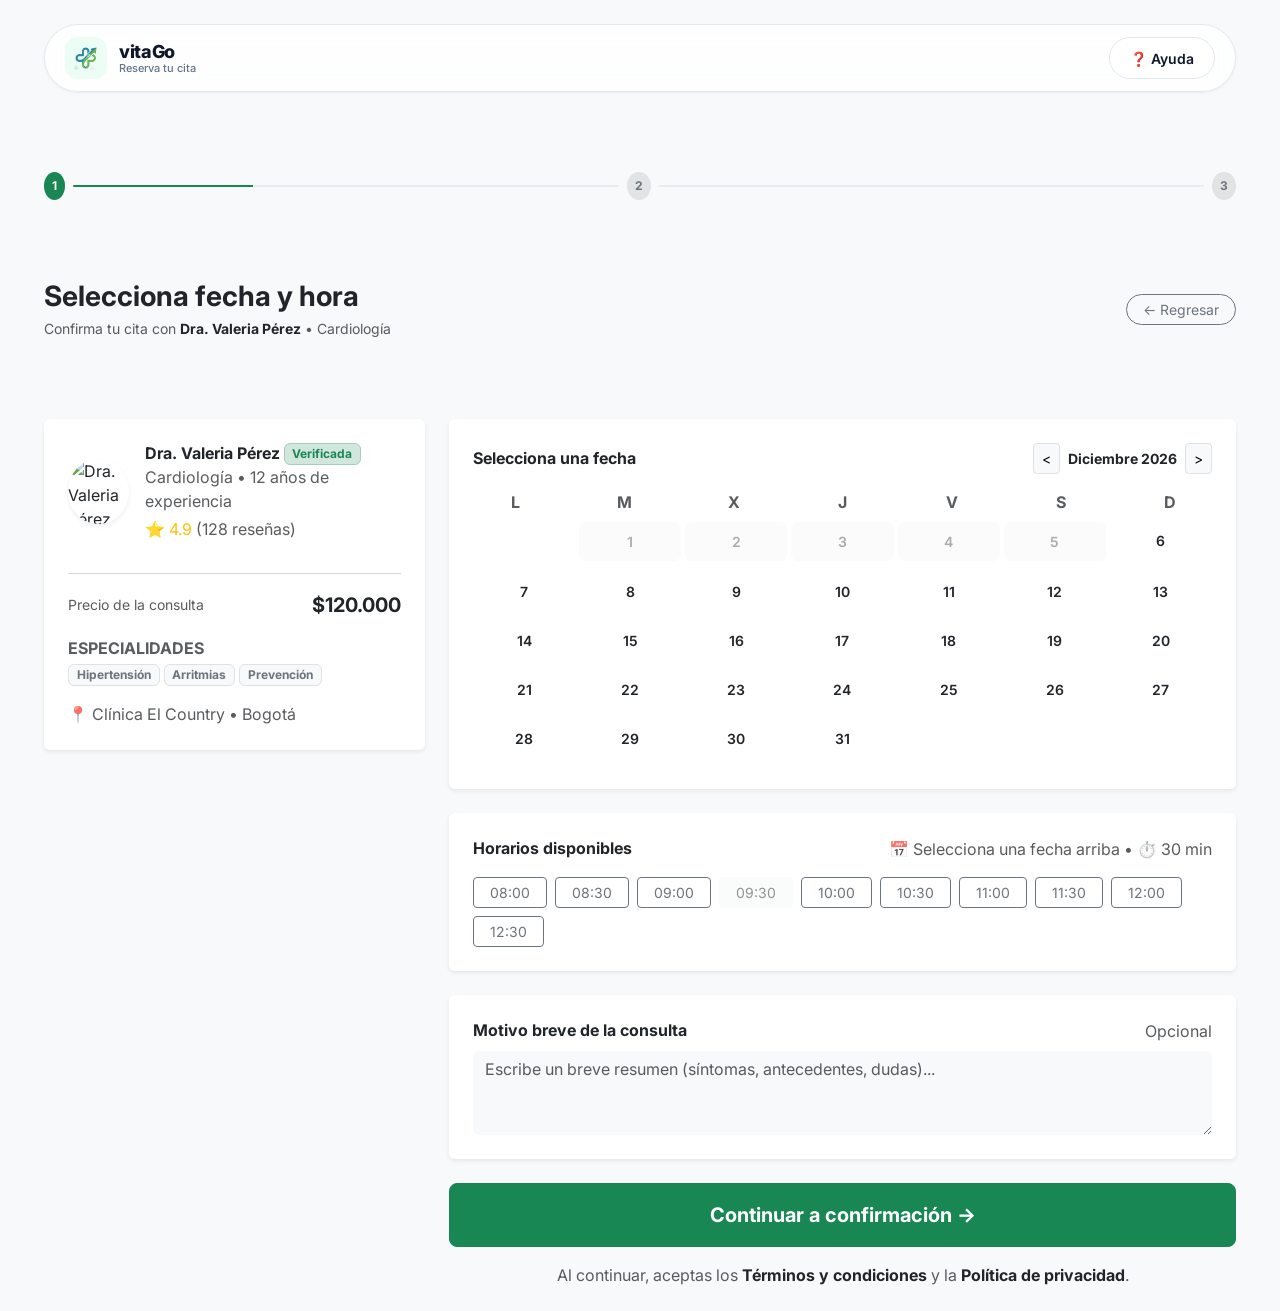
==== MiWebAPI/MiWebAPI/wwwroot/agendar-cita.html @ 9c04f536 "Creación del repositorio con las pantallas del aplicativo desarrolladas" ====
﻿<!doctype html>
<html lang="es">
<head>
    <meta charset="utf-8">
    <meta name="viewport" content="width=device-width, initial-scale=1">
    <title>Reserva tu cita | vitaGo</title>
    <link href="https://cdn.jsdelivr.net/npm/bootstrap@5.3.3/dist/css/bootstrap.min.css" rel="stylesheet">
    <link href="https://fonts.googleapis.com/css2?family=Inter:wght@400;500;600;700;800&display=swap" rel="stylesheet">
    <link rel="stylesheet" href="css/indexStyles.css">
</head>
<body class="bg-light">

    <div class="container vg-page py-4">

        <!-- Navbar superior simplificada -->
        <nav class="vg-navbar mb-4">
            <a class="vg-brand text-decoration-none" href="index.html">
                <span class="vg-brand-mark">
                    <img src="assets/img/vitago-icon.png" alt="vitaGo" class="vg-brand-logo">
                </span>
                <span class="vg-brand-text">
                    <span class="vg-brand-name">vitaGo</span>
                    <span class="vg-brand-tag">Reserva tu cita</span>
                </span>
            </a>
            <div class="vg-nav-actions">
                <a href="#" class="vg-btn vg-btn-outline">❓ Ayuda</a>
            </div>
        </nav>

        <!-- Indicador de pasos (Stepper) -->
        <div class="d-flex align-items-center gap-2 mb-4">
            <span class="badge bg-success rounded-circle p-2">1</span>
            <div class="progress flex-grow-1" style="height: 2px;">
                <div class="progress-bar bg-success" style="width: 33%;"></div>
            </div>
            <span class="badge bg-secondary-subtle text-secondary rounded-circle p-2">2</span>
            <div class="progress flex-grow-1" style="height: 2px;">
                <div class="progress-bar bg-light" style="width: 0%;"></div>
            </div>
            <span class="badge bg-secondary-subtle text-secondary rounded-circle p-2">3</span>
        </div>

        <!-- Header con botón regresar -->
        <div class="d-flex justify-content-between align-items-center mb-4">
            <div>
                <h1 class="h3 fw-bold text-dark mb-1">Selecciona fecha y hora</h1>
                <p class="text-muted small mb-0">Confirma tu cita con <span class="fw-bold text-dark">Dra. Valeria Pérez</span> • Cardiología</p>
            </div>
            <a href="perfil-medico.html" class="btn btn-outline-secondary btn-sm rounded-pill px-3">← Regresar</a>
        </div>

        <div class="row g-4">

            <!-- Columna Izquierda: Card de la Doctora -->
            <div class="col-lg-4">
                <div class="card border-0 shadow-sm p-4">
                    <div class="d-flex align-items-center gap-3 mb-3">
                        <img src="https://images.unsplash.com/photo-1559839734-2b71ea197ec2?auto=format&fit=crop&w=150&q=80" alt="Dra. Valeria Pérez" class="rounded-circle shadow-sm" style="width: 65px; height: 65px; object-fit: cover;">
                        <div>
                            <div class="d-flex align-items-center gap-1">
                                <h2 class="h6 fw-bold mb-0">Dra. Valeria Pérez</h2>
                                <span class="badge bg-success-subtle text-success border border-success-subtle x-small">Verificada</span>
                            </div>
                            <p class="text-muted x-small mb-1">Cardiología • 12 años de experiencia</p>
                            <span class="text-warning x-small">⭐ 4.9 <span class="text-muted">(128 reseñas)</span></span>
                        </div>
                    </div>

                    <hr class="text-muted opacity-25 my-3">

                    <div class="d-flex justify-content-between align-items-center mb-3">
                        <span class="text-muted small">Precio de la consulta</span>
                        <span class="fs-5 fw-bold text-dark">$120.000</span>
                    </div>

                    <div class="mb-3">
                        <span class="text-muted x-small d-block mb-1 text-uppercase fw-bold">Especialidades</span>
                        <div class="d-flex flex-wrap gap-1">
                            <span class="badge bg-light text-secondary border">Hipertensión</span>
                            <span class="badge bg-light text-secondary border">Arritmias</span>
                            <span class="badge bg-light text-secondary border">Prevención</span>
                        </div>
                    </div>

                    <div class="text-muted x-small">
                        📍 Clínica El Country • Bogotá
                    </div>
                </div>
            </div>

            <!-- Columna Derecha: Selección de Calendario, Horario y Motivo -->
            <div class="col-lg-8">

                <div class="card border-0 shadow-sm p-4 mb-4">
                    <div class="d-flex justify-content-between align-items-center mb-3">
                        <h6 class="fw-bold mb-0">Selecciona una fecha</h6>
                        <div class="d-flex align-items-center gap-2">
                            <button type="button" class="btn btn-sm btn-light border" id="btnMesAnterior">&lt;</button>
                            <span class="fw-bold small" id="nombreMesEtiqueta">Octubre 2026</span>
                            <button type="button" class="btn btn-sm btn-light border" id="btnMesSiguiente">&gt;</button>
                        </div>
                    </div>

                    <!-- Contenedor del Calendario -->
                    <div>
                        <!-- Encabezados de los días -->
                        <div class="row text-center text-muted x-small fw-bold mb-2">
                            <div class="col">L</div>
                            <div class="col">M</div>
                            <div class="col">X</div>
                            <div class="col">J</div>
                            <div class="col">V</div>
                            <div class="col">S</div>
                            <div class="col">D</div>
                        </div>
                        <!-- Grilla donde JavaScript dibujará los días -->
                        <div class="row text-center g-1" id="diasCalendario">
                            <!-- Los días se inyectarán dinámicamente -->
                        </div>
                    </div>
                </div>
                <!-- Card de Horarios Disponibles -->
                <div class="card border-0 shadow-sm p-4 mb-4">
                    <div class="d-flex justify-content-between align-items-center mb-3">
                        <h6 class="fw-bold mb-0">Horarios disponibles</h6>
                        <span class="text-muted x-small" id="etiquetaFechaSeleccionada">📅 Selecciona una fecha arriba • ⏱️ 30 min</span>
                    </div>

                    <!-- Contenedor de chips de horarios -->
                    <div class="d-flex flex-wrap gap-2" id="contenedorHorarios">
                        <button type="button" class="btn btn-outline-secondary btn-sm px-3 horario-chip" data-hora="08:00">08:00</button>
                        <button type="button" class="btn btn-outline-secondary btn-sm px-3 horario-chip" data-hora="08:30">08:30</button>
                        <button type="button" class="btn btn-outline-secondary btn-sm px-3 horario-chip" data-hora="09:00">09:00</button>
                        <button type="button" class="btn btn-light text-muted btn-sm px-3" disabled>09:30</button>
                        <button type="button" class="btn btn-outline-secondary btn-sm px-3 horario-chip" data-hora="10:00">10:00</button>
                        <button type="button" class="btn btn-outline-secondary btn-sm px-3 horario-chip" data-hora="10:30">10:30</button>
                        <button type="button" class="btn btn-outline-secondary btn-sm px-3 horario-chip" data-hora="11:00">11:00</button>
                        <button type="button" class="btn btn-outline-secondary btn-sm px-3 horario-chip" data-hora="11:30">11:30</button>
                        <button type="button" class="btn btn-outline-secondary btn-sm px-3 horario-chip" data-hora="12:00">12:00</button>
                        <button type="button" class="btn btn-outline-secondary btn-sm px-3 horario-chip" data-hora="12:30">12:30</button>
                    </div>
                </div>

                <!-- Card de Motivo de Consulta -->
                <div class="card border-0 shadow-sm p-4 mb-4">
                    <div class="d-flex justify-content-between align-items-center mb-2">
                        <h6 class="fw-bold mb-0">Motivo breve de la consulta</h6>
                        <span class="text-muted x-small">Opcional</span>
                    </div>
                    <textarea class="form-control bg-light border-0" rows="3" placeholder="Escribe un breve resumen (síntomas, antecedentes, dudas)..."></textarea>
                </div>

                <!-- Botón de Continuar -->
                <div class="d-grid mb-3">
                    <a href="confirmacion-cita.html" class="btn btn-success btn-lg py-3 fw-bold">Continuar a confirmación →</a>
                </div>

                <div class="text-center">
                    <p class="x-small text-muted mb-0">Al continuar, aceptas los <a href="#" class="text-dark fw-bold text-decoration-none">Términos y condiciones</a> y la <a href="#" class="text-dark fw-bold text-decoration-none">Política de privacidad</a>.</p>
                </div>

            </div>

        </div>

    </div>

    <script>
            let fechaActual = new Date();
            let fechaSeleccionada = null;
            let horaSeleccionada = null;

            const meses = [
                "Enero", "Febrero", "Marzo", "Abril", "Mayo", "Junio",
                "Julio", "Agosto", "Septiembre", "Octubre", "Noviembre", "Diciembre"
            ];

            function renderizarCalendario() {
                const contenedorDias = document.getElementById("diasCalendario");
                const etiquetaMes = document.getElementById("nombreMesEtiqueta");

                const año = fechaActual.getFullYear();
                const mes = fechaActual.getMonth();

                etiquetaMes.textContent = `${meses[mes]} ${año}`;
                contenedorDias.innerHTML = "";

                const primerDiaMes = new Date(año, mes, 1);
                const ultimoDiaMes = new Date(año, mes + 1, 0).getDate();

                let diaInicioSemana = primerDiaMes.getDay();
                diaInicioSemana = diaInicioSemana === 0 ? 6 : diaInicioSemana - 1;

                for (let i = 0; i < diaInicioSemana; i++) {
                    const divVacio = document.createElement("div");
                    divVacio.style.flex = "0 0 14.28%";
                    divVacio.style.maxWidth = "14.28%";
                    contenedorDias.appendChild(divVacio);
                }

                const hoy = new Date();
                hoy.setHours(0, 0, 0, 0);

                for (let dia = 1; dia <= ultimoDiaMes; dia++) {
                    const divDia = document.createElement("div");
                    divDia.style.flex = "0 0 14.28%";
                    divDia.style.maxWidth = "14.28%";
                    divDia.style.marginBottom = "8px";

                    const boton = document.createElement("button");
                    boton.type = "button";
                    boton.className = "btn btn-sm w-100 rounded py-2 fw-semibold";
                    boton.textContent = dia;

                    const fechaBoton = new Date(año, mes, dia);

                    if (fechaBoton < hoy) {
                        boton.className += " btn-light text-muted opacity-50";
                        boton.disabled = true;
                    } else {
                        if (fechaSeleccionada && fechaBoton.getTime() === fechaSeleccionada.getTime()) {
                            boton.className += " btn-success text-white fw-bold shadow-sm";
                        } else {
                            boton.className += " btn-outline-secondary text-dark border-0";
                        }

                        // Al hacer clic en un día del calendario
                        boton.addEventListener("click", function() {
                            fechaSeleccionada = fechaBoton;

                            // Actualizar texto de la fecha elegida al lado del icono de reloj
                            const opciones = { day: 'numeric', month: 'short' };
                            document.getElementById("etiquetaFechaSeleccionada").textContent =
                                `📅 ${fechaSeleccionada.toLocaleDateString('es-ES', opciones)} • ⏱️ 30 min`;

                            renderizarCalendario();
                        });
                    }

                    divDia.appendChild(boton);
                    contenedorDias.appendChild(divDia);
                }
            }

            // Lógica para seleccionar las horas (chips de horarios)
            document.querySelectorAll(".horario-chip").forEach(chip => {
                chip.addEventListener("click", function() {
                    // Quitar la clase verde a todos y regresar al estilo outline
                    document.querySelectorAll(".horario-chip").forEach(c => {
                        c.classList.remove("btn-success", "text-white");
                        c.classList.add("btn-outline-secondary");
                    });

                    // Activar el chip seleccionado
                    this.classList.remove("btn-outline-secondary");
                    this.classList.add("btn-success", "text-white");

                    horaSeleccionada = this.getAttribute("data-hora");
                    console.log("Hora seleccionada:", horaSeleccionada);
                });
            });

            document.getElementById("btnMesAnterior").addEventListener("click", () => {
                fechaActual.setMonth(fechaActual.getMonth() - 1);
                renderizarCalendario();
            });

            document.getElementById("btnMesSiguiente").addEventListener("click", () => {
                fechaActual.setMonth(fechaActual.getMonth() + 1);
                renderizarCalendario();
            });

            document.addEventListener("DOMContentLoaded", renderizarCalendario);
    </script>

</body>
</html>
---- MiWebAPI/MiWebAPI/wwwroot/css/indexStyles.css ----
﻿:root {
    --vg-green: #10b981;
    --vg-green-dark: #059669;
    --vg-green-tint: #ecfdf5;
    --vg-green-border: #a7f3d0;
    --vg-ink: #0f172a;
    --vg-muted: #64748b;
    --vg-line: #e2e8f0;
    --vg-bg: #f8fafc;
    --vg-radius-lg: 24px;
    --vg-radius-md: 18px;
    --vg-radius-sm: 12px;
    --vg-radius-pill: 999px;
    --vg-shadow-sm: 0 1px 3px 0 rgba(0, 0, 0, 0.05), 0 1px 2px -1px rgba(0, 0, 0, 0.05);
    --vg-shadow-md: 0 10px 25px -5px rgba(16, 185, 129, 0.1), 0 8px 10px -6px rgba(16, 185, 129, 0.1);
    --vg-shadow-card: 0 4px 6px -1px rgba(0, 0, 0, 0.02), 0 2px 4px -2px rgba(0, 0, 0, 0.02);
    --vg-transition: all 0.25s cubic-bezier(0.4, 0, 0.2, 1);
}

html, body {
    background: var(--vg-bg);
    color: var(--vg-ink);
    font-family: 'Inter', system-ui, -apple-system, sans-serif;
    -webkit-font-smoothing: antialiased;
}

.vg-page {
    max-width: 1240px;
    margin: 0 auto;
    padding: 32px 24px 80px;
    display: flex;
    flex-direction: column;
    gap: 56px;
}

/* navbar */
.vg-navbar {
    display: flex;
    align-items: center;
    justify-content: space-between;
    padding: 12px 20px;
    background: rgba(255, 255, 255, 0.85);
    backdrop-filter: blur(12px);
    border: 1px solid var(--vg-line);
    border-radius: var(--vg-radius-pill);
    flex-wrap: wrap;
    gap: 16px;
    box-shadow: var(--vg-shadow-sm);
    position: sticky;
    top: 16px;
    z-index: 100;
}

.vg-brand {
    display: flex;
    align-items: center;
    gap: 12px;
    color: inherit;
    text-decoration: none;
}

.vg-brand-mark {
    width: 42px;
    height: 42px;
    display: flex;
    align-items: center;
    justify-content: center;
    flex: none;
    background: var(--vg-green-tint);
    border-radius: 12px;
}

.vg-brand-logo {
    width: 24px;
    height: 24px;
    object-fit: contain;
}

.vg-brand-text {
    display: flex;
    flex-direction: column;
    gap: 2px;
    line-height: 1;
}

.vg-brand-name {
    font-weight: 800;
    font-size: 18px;
    color: var(--vg-ink);
    letter-spacing: -0.02em;
}

.vg-brand-tag {
    font-size: 11px;
    font-weight: 500;
    color: var(--vg-muted);
    white-space: nowrap;
}

.vg-nav-links {
    display: flex;
    gap: 24px;
    align-items: center;
}

.vg-nav-link {
    font-size: 14px;
    font-weight: 500;
    color: var(--vg-muted);
    text-decoration: none;
    transition: var(--vg-transition);
}

    .vg-nav-link:hover {
        color: var(--vg-green-dark);
    }

.vg-nav-link-active {
    font-weight: 600;
    color: var(--vg-ink);
}

.vg-nav-actions {
    display: flex;
    align-items: center;
    gap: 12px;
}

/* buttons */
.vg-btn {
    display: inline-flex;
    align-items: center;
    justify-content: center;
    gap: 8px;
    height: 42px;
    padding: 0 20px;
    border-radius: var(--vg-radius-pill);
    font-size: 14px;
    font-weight: 600;
    text-decoration: none;
    border: none;
    cursor: pointer;
    white-space: nowrap;
    transition: var(--vg-transition);
}

.vg-btn-outline {
    background: #fff;
    color: var(--vg-ink);
    border: 1px solid var(--vg-line);
}

    .vg-btn-outline:hover {
        background: #f1f5f9;
        border-color: #cbd5e1;
        color: var(--vg-ink);
    }

.vg-btn-primary {
    background: var(--vg-green);
    color: #fff;
    box-shadow: 0 4px 14px rgba(16, 185, 129, 0.35);
}

    .vg-btn-primary:hover {
        background: var(--vg-green-dark);
        color: #fff;
        transform: translateY(-1px);
        box-shadow: 0 6px 20px rgba(16, 185, 129, 0.45);
    }

.vg-btn-search {
    height: 56px;
    border-radius: var(--vg-radius-md);
    width: 100%;
    font-size: 15px;
    box-shadow: 0 8px 20px rgba(16, 185, 129, 0.3);
}

/* hero */
.vg-hero {
    display: flex;
    flex-direction: column;
    gap: 28px;
    padding: 12px 0;
}

.vg-h1 {
    font-weight: 800;
    font-size: clamp(34px, 4.5vw, 54px);
    line-height: 1.1;
    letter-spacing: -0.03em;
    margin: 0;
    max-width: 850px;
}

.vg-lead {
    font-size: 17px;
    color: var(--vg-muted);
    max-width: 680px;
    margin: 0;
    line-height: 1.6;
}

.vg-search-card {
    background: #fff;
    border: 1px solid var(--vg-line);
    border-radius: var(--vg-radius-lg);
    padding: 24px;
    display: flex;
    flex-direction: column;
    gap: 16px;
    max-width: 980px;
    box-shadow: 0 20px 25px -5px rgba(0, 0, 0, 0.05), 0 8px 10px -6px rgba(0, 0, 0, 0.05);
}

.vg-search-row {
    display: flex;
    gap: 12px;
    flex-wrap: wrap;
}

.vg-field {
    flex: 1 1 200px;
    display: flex;
    align-items: center;
    gap: 12px;
    height: 56px;
    padding: 0 18px;
    background: var(--vg-bg);
    border: 1px solid var(--vg-line);
    border-radius: var(--vg-radius-md);
    transition: var(--vg-transition);
}

    .vg-field:focus-within {
        background: #fff;
        border-color: var(--vg-green);
        box-shadow: 0 0 0 4px var(--vg-green-tint);
    }

.vg-field-date {
    flex: 0 0 220px;
}

.vg-icon {
    width: 20px;
    height: 20px;
    color: var(--vg-muted);
    flex: none;
}

.vg-field-input {
    border: none;
    background: transparent;
    font-size: 14px;
    font-weight: 500;
    color: var(--vg-ink);
    flex: 1;
    min-width: 0;
    outline: none;
}

    .vg-field-input::placeholder {
        color: #94a3b8;
    }

.vg-chevron {
    width: 18px;
    height: 18px;
    color: var(--vg-muted);
    flex: none;
}

.vg-filters {
    display: flex;
    align-items: center;
    gap: 10px;
    flex-wrap: wrap;
    padding-top: 4px;
}

.vg-filters-label {
    font-size: 13px;
    font-weight: 500;
    color: var(--vg-muted);
}

.vg-chip {
    display: inline-flex;
    align-items: center;
    gap: 8px;
    padding: 8px 14px;
    border-radius: var(--vg-radius-pill);
    font-size: 13px;
    font-weight: 500;
    background: #fff;
    border: 1px solid var(--vg-line);
    color: var(--vg-ink);
    cursor: pointer;
    transition: var(--vg-transition);
}

    .vg-chip:hover {
        border-color: #cbd5e1;
        background: #f8fafc;
    }

.vg-chip-active {
    background: var(--vg-green-tint);
    border-color: var(--vg-green-border);
    color: #047857;
    font-weight: 600;
}

/* sections */
.vg-section {
    display: flex;
    flex-direction: column;
    gap: 20px;
}

.vg-section-head {
    display: flex;
    align-items: flex-end;
    justify-content: space-between;
    gap: 16px;
    flex-wrap: wrap;
}

.vg-h2 {
    font-weight: 800;
    font-size: 22px;
    letter-spacing: -0.02em;
    margin: 0 0 4px;
}

.vg-subtle {
    font-size: 14px;
    color: var(--vg-muted);
    margin: 0;
    max-width: 360px;
}

.vg-link {
    font-size: 14px;
    font-weight: 600;
    color: var(--vg-green-dark);
    text-decoration: none;
    transition: var(--vg-transition);
}

    .vg-link:hover {
        color: var(--vg-green);
        text-decoration: underline;
    }

/* specialty cards */
.vg-specialty-row .col {
    min-width: 160px;
}

.vg-specialty-card {
    background: #fff;
    border: 1px solid var(--vg-line);
    border-radius: var(--vg-radius-md);
    padding: 20px;
    display: flex;
    flex-direction: column;
    gap: 14px;
    height: 100%;
    box-shadow: var(--vg-shadow-card);
    transition: var(--vg-transition);
    cursor: pointer;
}

    .vg-specialty-card:hover {
        transform: translateY(-4px);
        border-color: var(--vg-green-border);
        box-shadow: var(--vg-shadow-md);
    }

.vg-specialty-icon {
    width: 48px;
    height: 48px;
    border-radius: 14px;
    background: var(--vg-green-tint);
    display: flex;
    align-items: center;
    justify-content: center;
    color: var(--vg-green-dark);
    transition: var(--vg-transition);
}

.vg-specialty-card:hover .vg-specialty-icon {
    background: var(--vg-green);
    color: #fff;
}

.vg-specialty-icon svg {
    width: 24px;
    height: 24px;
}

.vg-specialty-title {
    font-size: 16px;
    font-weight: 700;
    margin: 0;
    letter-spacing: -0.01em;
}

.vg-specialty-sub {
    font-size: 13px;
    color: var(--vg-muted);
    margin: 0;
}

/* doctor cards */
.vg-doctor-card {
    background: #fff;
    border: 1px solid var(--vg-line);
    border-radius: var(--vg-radius-md);
    padding: 20px;
    display: flex;
    flex-direction: column;
    gap: 16px;
    height: 100%;
    box-shadow: var(--vg-shadow-card);
    transition: var(--vg-transition);
}

    .vg-doctor-card:hover {
        transform: translateY(-4px);
        border-color: #cbd5e1;
        box-shadow: var(--vg-shadow-md);
    }

.vg-doctor-top {
    display: flex;
    align-items: center;
    gap: 14px;
}

.vg-avatar {
    width: 60px;
    height: 60px;
    border-radius: 50%;
    flex: none;
    display: flex;
    align-items: center;
    justify-content: center;
    font-weight: 700;
    font-size: 16px;
    background: var(--vg-green-tint);
    color: var(--vg-green-dark);
    border: 2px solid var(--vg-green-border);
}

.vg-doctor-meta {
    display: flex;
    flex-direction: column;
    gap: 4px;
    min-width: 0;
}

.vg-doctor-name {
    font-size: 16px;
    font-weight: 700;
    margin: 0;
    letter-spacing: -0.01em;
}

.vg-doctor-spec {
    font-size: 13px;
    color: var(--vg-muted);
    margin: 0;
}

.vg-rating {
    display: flex;
    align-items: center;
    gap: 6px;
}

.vg-rating-num {
    font-size: 13px;
    font-weight: 700;
}

.vg-rating-count {
    font-size: 13px;
    color: var(--vg-muted);
}

.vg-doctor-details {
    display: flex;
    align-items: center;
    gap: 16px;
    flex-wrap: wrap;
    padding-top: 4px;
    border-top: 1px solid var(--vg-bg);
}

    .vg-doctor-details span {
        display: inline-flex;
        align-items: center;
        gap: 8px;
        font-size: 13px;
        color: var(--vg-muted);
    }

.vg-doctor-actions {
    display: flex;
    gap: 10px;
}

    .vg-doctor-actions .vg-btn {
        height: 40px;
        border-radius: var(--vg-radius-sm);
        flex: 1;
    }

/* footer */
.vg-footer {
    display: flex;
    align-items: flex-start;
    justify-content: space-between;
    border-top: 1px solid var(--vg-line);
    padding-top: 32px;
    flex-wrap: wrap;
    gap: 16px;
}

.vg-footer-brand {
    font-weight: 700;
    font-size: 14px;
    margin: 0 0 6px;
}

.vg-footer-copy {
    font-size: 13px;
    color: var(--vg-muted);
    margin: 0;
}

.vg-footer-links {
    display: flex;
    gap: 20px;
    font-size: 13px;
}

    .vg-footer-links a {
        color: var(--vg-muted);
        text-decoration: none;
        transition: var(--vg-transition);
    }

        .vg-footer-links a:hover {
            color: var(--vg-ink);
        }

@media (max-width: 767px) {
    .vg-page {
        padding: 16px 16px 60px;
        gap: 40px;
    }

    .vg-search-row {
        flex-direction: column;
    }

    .vg-field, .vg-field-date {
        width: 100%;
        flex: 1 1 auto;
    }

    .vg-btn-search {
        width: 100%;
    }
}
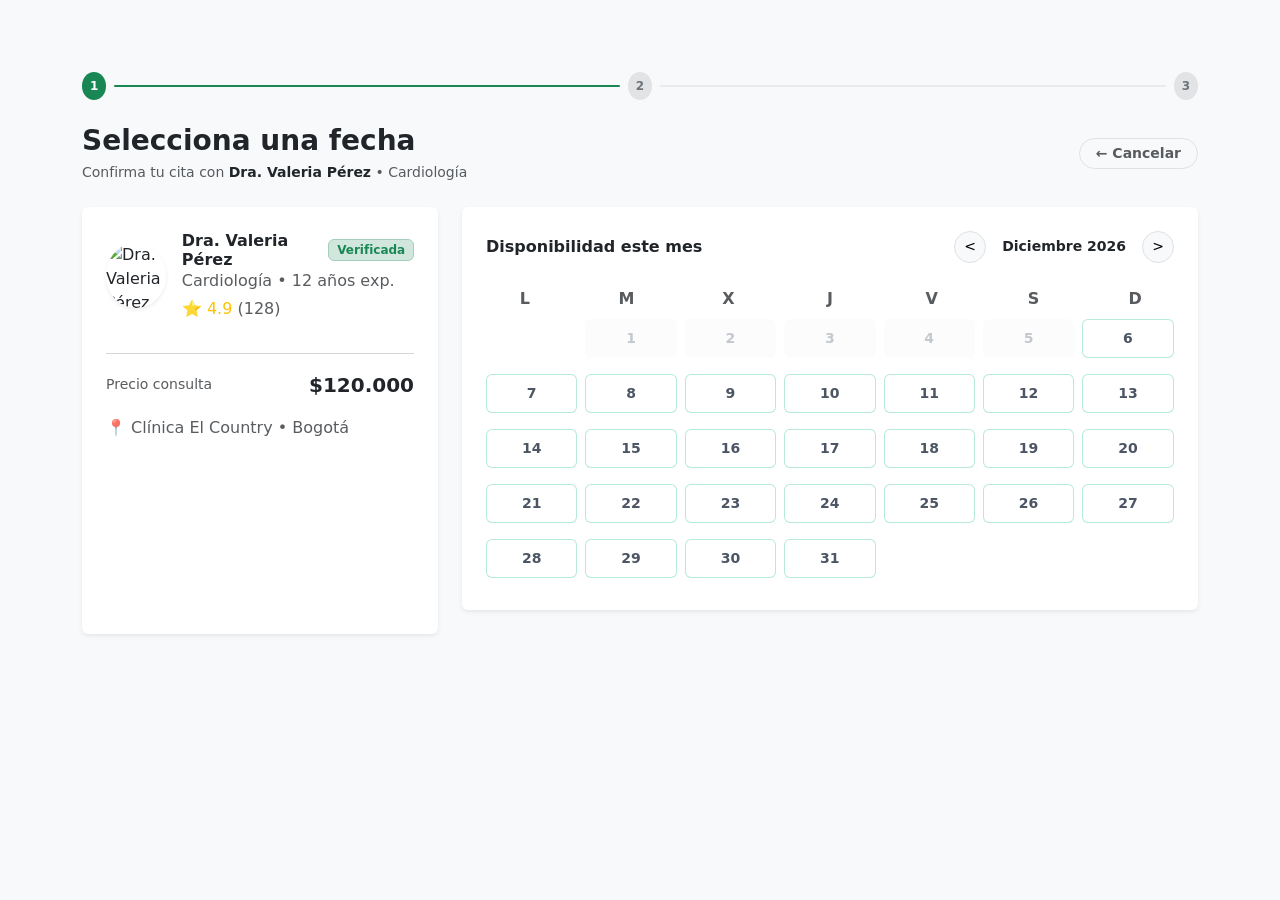
==== commit 5b75a8ea: "Controllers, Data, Models y pantallas de citas y doctores" ====
--- a/MiWebAPI/MiWebAPI/wwwroot/agendar-cita.html
+++ b/MiWebAPI/MiWebAPI/wwwroot/agendar-cita.html
@@ -6,55 +6,124 @@
     <title>Reserva tu cita | vitaGo</title>
     <link href="https://cdn.jsdelivr.net/npm/bootstrap@5.3.3/dist/css/bootstrap.min.css" rel="stylesheet">
     <link href="https://fonts.googleapis.com/css2?family=Inter:wght@400;500;600;700;800&display=swap" rel="stylesheet">
-    <link rel="stylesheet" href="css/indexStyles.css">
+
+    <!-- Tu CSS principal -->
+    <link rel="stylesheet" href="/css/indexStyles.css">
+
+    <!-- ESTILOS EXCLUSIVOS DE ESTA PÁGINA -->
+    <style>
+        /* --- Animación del Carrusel --- */
+        .paso-carrusel {
+            display: none;
+            animation: slideFade 0.4s ease-in-out;
+        }
+
+            .paso-carrusel.activo {
+                display: block;
+            }
+
+        @keyframes slideFade {
+            from {
+                opacity: 0;
+                transform: translateX(20px);
+            }
+
+            to {
+                opacity: 1;
+                transform: translateX(0);
+            }
+        }
+
+        /* --- Efecto Cristal para Días y Horarios --- */
+        .btn-cristal-item {
+            background-color: rgba(255, 255, 255, 0.6);
+            backdrop-filter: blur(4px);
+            -webkit-backdrop-filter: blur(4px);
+            border: 1px solid rgba(16, 185, 129, 0.3);
+            color: #4b5563;
+            transition: all 0.25s ease;
+            font-weight: 600;
+        }
+
+            .btn-cristal-item:hover:not(:disabled) {
+                background-color: rgba(16, 185, 129, 0.15);
+                border-color: rgba(16, 185, 129, 0.6);
+                color: #065f46;
+                transform: translateY(-2px);
+            }
+
+            /* Estado Activo/Seleccionado */
+            .btn-cristal-item.activo {
+                background-color: rgba(16, 185, 129, 0.8) !important;
+                backdrop-filter: blur(6px);
+                -webkit-backdrop-filter: blur(6px);
+                border: 1px solid rgba(255, 255, 255, 0.5) !important;
+                color: white !important;
+                box-shadow: 0 4px 10px rgba(16, 185, 129, 0.3);
+                transform: scale(1.05);
+            }
+
+            /* Estado Inactivo/Pasado */
+            .btn-cristal-item:disabled {
+                background-color: rgba(243, 244, 246, 0.4);
+                border: 1px solid transparent;
+                color: #9ca3af;
+                opacity: 0.6;
+                cursor: not-allowed;
+            }
+
+        /* Botón final de confirmar */
+        .btn-confirmar-cristal {
+            background-color: rgba(16, 185, 129, 0.9);
+            backdrop-filter: blur(8px);
+            -webkit-backdrop-filter: blur(8px);
+            border: 1px solid rgba(255, 255, 255, 0.4);
+            color: white;
+            font-weight: 700;
+            box-shadow: 0 4px 15px rgba(16, 185, 129, 0.3);
+            transition: all 0.3s ease;
+        }
+
+            .btn-confirmar-cristal:hover {
+                background-color: rgba(16, 185, 129, 1);
+                color: white;
+                transform: translateY(-2px);
+            }
+    </style>
 </head>
 <body class="bg-light">
 
-    <div class="container vg-page py-4">
-
-        <!-- Navbar superior simplificada -->
-        <nav class="vg-navbar mb-4">
-            <a class="vg-brand text-decoration-none" href="index.html">
-                <span class="vg-brand-mark">
-                    <img src="assets/img/vitago-icon.png" alt="vitaGo" class="vg-brand-logo">
-                </span>
-                <span class="vg-brand-text">
-                    <span class="vg-brand-name">vitaGo</span>
-                    <span class="vg-brand-tag">Reserva tu cita</span>
-                </span>
-            </a>
-            <div class="vg-nav-actions">
-                <a href="#" class="vg-btn vg-btn-outline">❓ Ayuda</a>
-            </div>
-        </nav>
-
-        <!-- Indicador de pasos (Stepper) -->
+    <!-- 1. Menú dinámico -->
+    <div id="menu-dinamico"></div>
+
+    <div class="container vg-page py-4 mt-5">
+
+        <!-- Stepper Visual -->
         <div class="d-flex align-items-center gap-2 mb-4">
-            <span class="badge bg-success rounded-circle p-2">1</span>
+            <span id="badge-paso-1" class="badge bg-success rounded-circle p-2">1</span>
             <div class="progress flex-grow-1" style="height: 2px;">
-                <div class="progress-bar bg-success" style="width: 33%;"></div>
-            </div>
-            <span class="badge bg-secondary-subtle text-secondary rounded-circle p-2">2</span>
+                <div id="barra-progreso-1" class="progress-bar bg-success" style="width: 100%;"></div>
+            </div>
+            <span id="badge-paso-2" class="badge bg-secondary-subtle text-secondary rounded-circle p-2">2</span>
             <div class="progress flex-grow-1" style="height: 2px;">
-                <div class="progress-bar bg-light" style="width: 0%;"></div>
-            </div>
-            <span class="badge bg-secondary-subtle text-secondary rounded-circle p-2">3</span>
+                <div id="barra-progreso-2" class="progress-bar bg-light" style="width: 0%;"></div>
+            </div>
+            <span id="badge-paso-3" class="badge bg-secondary-subtle text-secondary rounded-circle p-2">3</span>
         </div>
 
-        <!-- Header con botón regresar -->
+        <!-- Header -->
         <div class="d-flex justify-content-between align-items-center mb-4">
             <div>
-                <h1 class="h3 fw-bold text-dark mb-1">Selecciona fecha y hora</h1>
+                <h1 class="h3 fw-bold text-dark mb-1" id="titulo-paso">Selecciona una fecha</h1>
                 <p class="text-muted small mb-0">Confirma tu cita con <span class="fw-bold text-dark">Dra. Valeria Pérez</span> • Cardiología</p>
             </div>
-            <a href="perfil-medico.html" class="btn btn-outline-secondary btn-sm rounded-pill px-3">← Regresar</a>
+            <a href="perfil-medico.html" class="btn btn-light border btn-sm rounded-pill px-3 fw-semibold text-muted">← Cancelar</a>
         </div>
 
         <div class="row g-4">
-
-            <!-- Columna Izquierda: Card de la Doctora -->
+            <!-- COLUMNA IZQUIERDA: Card del Doctor -->
             <div class="col-lg-4">
-                <div class="card border-0 shadow-sm p-4">
+                <div class="card border-0 shadow-sm p-4 h-100">
                     <div class="d-flex align-items-center gap-3 mb-3">
                         <img src="https://images.unsplash.com/photo-1559839734-2b71ea197ec2?auto=format&fit=crop&w=150&q=80" alt="Dra. Valeria Pérez" class="rounded-circle shadow-sm" style="width: 65px; height: 65px; object-fit: cover;">
                         <div>
@@ -62,217 +131,237 @@
                                 <h2 class="h6 fw-bold mb-0">Dra. Valeria Pérez</h2>
                                 <span class="badge bg-success-subtle text-success border border-success-subtle x-small">Verificada</span>
                             </div>
-                            <p class="text-muted x-small mb-1">Cardiología • 12 años de experiencia</p>
-                            <span class="text-warning x-small">⭐ 4.9 <span class="text-muted">(128 reseñas)</span></span>
-                        </div>
-                    </div>
-
+                            <p class="text-muted x-small mb-1">Cardiología • 12 años exp.</p>
+                            <span class="text-warning x-small">⭐ 4.9 <span class="text-muted">(128)</span></span>
+                        </div>
+                    </div>
                     <hr class="text-muted opacity-25 my-3">
-
                     <div class="d-flex justify-content-between align-items-center mb-3">
-                        <span class="text-muted small">Precio de la consulta</span>
+                        <span class="text-muted small">Precio consulta</span>
                         <span class="fs-5 fw-bold text-dark">$120.000</span>
                     </div>
-
-                    <div class="mb-3">
-                        <span class="text-muted x-small d-block mb-1 text-uppercase fw-bold">Especialidades</span>
-                        <div class="d-flex flex-wrap gap-1">
-                            <span class="badge bg-light text-secondary border">Hipertensión</span>
-                            <span class="badge bg-light text-secondary border">Arritmias</span>
-                            <span class="badge bg-light text-secondary border">Prevención</span>
-                        </div>
-                    </div>
-
-                    <div class="text-muted x-small">
-                        📍 Clínica El Country • Bogotá
+                    <div class="text-muted x-small">📍 Clínica El Country • Bogotá</div>
+
+                    <!-- Resumen dinámico que se va llenando -->
+                    <div class="mt-4 p-3 rounded border" id="resumen-seleccion" style="display: none; background: rgba(209, 250, 229, 0.3);">
+                        <h6 class="fw-bold small mb-2 text-dark">Resumen de tu cita:</h6>
+                        <p class="small mb-1 text-success fw-bold" id="resumen-fecha"></p>
+                        <p class="small mb-0 text-success fw-bold" id="resumen-hora"></p>
                     </div>
                 </div>
             </div>
 
-            <!-- Columna Derecha: Selección de Calendario, Horario y Motivo -->
+            <!-- COLUMNA DERECHA: CARRUSEL -->
             <div class="col-lg-8">
 
-                <div class="card border-0 shadow-sm p-4 mb-4">
-                    <div class="d-flex justify-content-between align-items-center mb-3">
-                        <h6 class="fw-bold mb-0">Selecciona una fecha</h6>
-                        <div class="d-flex align-items-center gap-2">
-                            <button type="button" class="btn btn-sm btn-light border" id="btnMesAnterior">&lt;</button>
-                            <span class="fw-bold small" id="nombreMesEtiqueta">Octubre 2026</span>
-                            <button type="button" class="btn btn-sm btn-light border" id="btnMesSiguiente">&gt;</button>
-                        </div>
-                    </div>
-
-                    <!-- Contenedor del Calendario -->
-                    <div>
-                        <!-- Encabezados de los días -->
-                        <div class="row text-center text-muted x-small fw-bold mb-2">
-                            <div class="col">L</div>
-                            <div class="col">M</div>
-                            <div class="col">X</div>
-                            <div class="col">J</div>
-                            <div class="col">V</div>
-                            <div class="col">S</div>
-                            <div class="col">D</div>
-                        </div>
-                        <!-- Grilla donde JavaScript dibujará los días -->
-                        <div class="row text-center g-1" id="diasCalendario">
-                            <!-- Los días se inyectarán dinámicamente -->
+                <!-- PASO 1: CALENDARIO -->
+                <div id="paso-1" class="paso-carrusel activo">
+                    <div class="card border-0 shadow-sm p-4 mb-4">
+                        <div class="d-flex justify-content-between align-items-center mb-4">
+                            <h6 class="fw-bold mb-0">Disponibilidad este mes</h6>
+                            <div class="d-flex align-items-center gap-2">
+                                <button type="button" class="btn btn-sm btn-light border rounded-circle" id="btnMesAnterior" style="width: 32px; height: 32px;">&lt;</button>
+                                <span class="fw-bold small px-2" id="nombreMesEtiqueta">Octubre 2026</span>
+                                <button type="button" class="btn btn-sm btn-light border rounded-circle" id="btnMesSiguiente" style="width: 32px; height: 32px;">&gt;</button>
+                            </div>
+                        </div>
+                        <div>
+                            <!-- Días de la semana -->
+                            <div class="row text-center text-muted x-small fw-bold mb-2">
+                                <div class="col">L</div><div class="col">M</div><div class="col">X</div>
+                                <div class="col">J</div><div class="col">V</div><div class="col">S</div><div class="col">D</div>
+                            </div>
+                            <!-- Grilla del calendario generada por JS -->
+                            <div class="row text-center g-2" id="diasCalendario"></div>
                         </div>
                     </div>
                 </div>
-                <!-- Card de Horarios Disponibles -->
-                <div class="card border-0 shadow-sm p-4 mb-4">
-                    <div class="d-flex justify-content-between align-items-center mb-3">
-                        <h6 class="fw-bold mb-0">Horarios disponibles</h6>
-                        <span class="text-muted x-small" id="etiquetaFechaSeleccionada">📅 Selecciona una fecha arriba • ⏱️ 30 min</span>
-                    </div>
-
-                    <!-- Contenedor de chips de horarios -->
-                    <div class="d-flex flex-wrap gap-2" id="contenedorHorarios">
-                        <button type="button" class="btn btn-outline-secondary btn-sm px-3 horario-chip" data-hora="08:00">08:00</button>
-                        <button type="button" class="btn btn-outline-secondary btn-sm px-3 horario-chip" data-hora="08:30">08:30</button>
-                        <button type="button" class="btn btn-outline-secondary btn-sm px-3 horario-chip" data-hora="09:00">09:00</button>
-                        <button type="button" class="btn btn-light text-muted btn-sm px-3" disabled>09:30</button>
-                        <button type="button" class="btn btn-outline-secondary btn-sm px-3 horario-chip" data-hora="10:00">10:00</button>
-                        <button type="button" class="btn btn-outline-secondary btn-sm px-3 horario-chip" data-hora="10:30">10:30</button>
-                        <button type="button" class="btn btn-outline-secondary btn-sm px-3 horario-chip" data-hora="11:00">11:00</button>
-                        <button type="button" class="btn btn-outline-secondary btn-sm px-3 horario-chip" data-hora="11:30">11:30</button>
-                        <button type="button" class="btn btn-outline-secondary btn-sm px-3 horario-chip" data-hora="12:00">12:00</button>
-                        <button type="button" class="btn btn-outline-secondary btn-sm px-3 horario-chip" data-hora="12:30">12:30</button>
+
+                <!-- PASO 2: HORARIOS CRISTAL -->
+                <div id="paso-2" class="paso-carrusel">
+                    <div class="card border-0 shadow-sm p-4 mb-4">
+                        <div class="d-flex justify-content-between align-items-center mb-4">
+                            <h6 class="fw-bold mb-0">¿A qué hora te gustaría?</h6>
+                            <!-- Link estético para regresar al calendario -->
+                            <a href="javascript:void(0)" onclick="siguientePaso(1)" class="text-success small fw-semibold text-decoration-none">← Cambiar día</a>
+                        </div>
+
+                        <p class="text-muted small mb-3" id="etiquetaFechaSeleccionada"></p>
+
+                        <div class="d-flex flex-wrap gap-2" id="contenedorHorarios">
+                            <button type="button" class="btn btn-sm px-4 py-2 horario-chip btn-cristal-item" data-hora="08:00">08:00 AM</button>
+                            <button type="button" class="btn btn-sm px-4 py-2 horario-chip btn-cristal-item" data-hora="08:30">08:30 AM</button>
+                            <button type="button" class="btn btn-sm px-4 py-2 horario-chip btn-cristal-item" data-hora="09:00">09:00 AM</button>
+                            <button type="button" class="btn btn-sm px-4 py-2 btn-cristal-item" disabled>09:30 AM</button>
+                            <button type="button" class="btn btn-sm px-4 py-2 horario-chip btn-cristal-item" data-hora="10:00">10:00 AM</button>
+                            <button type="button" class="btn btn-sm px-4 py-2 horario-chip btn-cristal-item" data-hora="11:30">11:30 AM</button>
+                        </div>
                     </div>
                 </div>
 
-                <!-- Card de Motivo de Consulta -->
-                <div class="card border-0 shadow-sm p-4 mb-4">
-                    <div class="d-flex justify-content-between align-items-center mb-2">
-                        <h6 class="fw-bold mb-0">Motivo breve de la consulta</h6>
-                        <span class="text-muted x-small">Opcional</span>
-                    </div>
-                    <textarea class="form-control bg-light border-0" rows="3" placeholder="Escribe un breve resumen (síntomas, antecedentes, dudas)..."></textarea>
+                <!-- PASO 3: CONFIRMAR -->
+                <div id="paso-3" class="paso-carrusel">
+                    <div class="card border-0 shadow-sm p-4 mb-4">
+                        <div class="d-flex justify-content-between align-items-center mb-3">
+                            <h6 class="fw-bold mb-0">Último paso (Opcional)</h6>
+                            <a href="javascript:void(0)" onclick="siguientePaso(2)" class="text-success small fw-semibold text-decoration-none">← Cambiar hora</a>
+                        </div>
+
+                        <label class="text-muted small mb-2">¿Cuál es el motivo de tu consulta?</label>
+                        <textarea class="form-control bg-light border-0 mb-4" rows="3" placeholder="Ej. Chequeo de rutina, dolor en el pecho..."></textarea>
+
+                        <!-- Botón Confirmar Cristal -->
+                        <div class="d-grid">
+                            <button type="button" id="btnConfirmarFinal" class="btn btn-confirmar-cristal btn-lg py-3 rounded-pill">
+                                Confirmar mi cita ✔️
+                            </button>
+                        </div>
+                    </div>
                 </div>
 
-                <!-- Botón de Continuar -->
-                <div class="d-grid mb-3">
-                    <a href="confirmacion-cita.html" class="btn btn-success btn-lg py-3 fw-bold">Continuar a confirmación →</a>
-                </div>
-
-                <div class="text-center">
-                    <p class="x-small text-muted mb-0">Al continuar, aceptas los <a href="#" class="text-dark fw-bold text-decoration-none">Términos y condiciones</a> y la <a href="#" class="text-dark fw-bold text-decoration-none">Política de privacidad</a>.</p>
-                </div>
-
-            </div>
-
+            </div>
         </div>
-
     </div>
 
+    <!-- Script Navbar Dinámico -->
+    <script src="/js/navbar.js"></script>
+
+    <!-- Script Lógica Completa -->
     <script>
-            let fechaActual = new Date();
-            let fechaSeleccionada = null;
-            let horaSeleccionada = null;
-
-            const meses = [
-                "Enero", "Febrero", "Marzo", "Abril", "Mayo", "Junio",
-                "Julio", "Agosto", "Septiembre", "Octubre", "Noviembre", "Diciembre"
-            ];
-
-            function renderizarCalendario() {
-                const contenedorDias = document.getElementById("diasCalendario");
-                const etiquetaMes = document.getElementById("nombreMesEtiqueta");
-
-                const año = fechaActual.getFullYear();
-                const mes = fechaActual.getMonth();
-
-                etiquetaMes.textContent = `${meses[mes]} ${año}`;
-                contenedorDias.innerHTML = "";
-
-                const primerDiaMes = new Date(año, mes, 1);
-                const ultimoDiaMes = new Date(año, mes + 1, 0).getDate();
-
-                let diaInicioSemana = primerDiaMes.getDay();
-                diaInicioSemana = diaInicioSemana === 0 ? 6 : diaInicioSemana - 1;
-
-                for (let i = 0; i < diaInicioSemana; i++) {
-                    const divVacio = document.createElement("div");
-                    divVacio.style.flex = "0 0 14.28%";
-                    divVacio.style.maxWidth = "14.28%";
-                    contenedorDias.appendChild(divVacio);
+        let fechaActual = new Date();
+        let fechaSeleccionada = null;
+        let horaSeleccionada = null;
+        const meses = ["Enero", "Febrero", "Marzo", "Abril", "Mayo", "Junio", "Julio", "Agosto", "Septiembre", "Octubre", "Noviembre", "Diciembre"];
+
+        // LÓGICA DE CARRUSEL
+        function siguientePaso(paso) {
+            document.querySelectorAll('.paso-carrusel').forEach(p => p.classList.remove('activo'));
+            document.getElementById(`paso-${paso}`).classList.add('activo');
+
+            const titulo = document.getElementById("titulo-paso");
+            if (paso === 1) {
+                titulo.textContent = "Selecciona una fecha";
+                document.getElementById("barra-progreso-1").style.width = "100%";
+                document.getElementById("badge-paso-2").className = "badge bg-secondary-subtle text-secondary rounded-circle p-2";
+                document.getElementById("barra-progreso-2").style.width = "0%";
+                document.getElementById("badge-paso-3").className = "badge bg-secondary-subtle text-secondary rounded-circle p-2";
+            } else if (paso === 2) {
+                titulo.textContent = "Elige la hora";
+                document.getElementById("badge-paso-2").className = "badge bg-success rounded-circle p-2";
+                document.getElementById("barra-progreso-2").style.width = "100%";
+                document.getElementById("badge-paso-3").className = "badge bg-secondary-subtle text-secondary rounded-circle p-2";
+            } else if (paso === 3) {
+                titulo.textContent = "Confirma tu cita";
+                document.getElementById("badge-paso-3").className = "badge bg-success rounded-circle p-2";
+            }
+        }
+
+        // LÓGICA CALENDARIO CON EFECTO CRISTAL
+        function renderizarCalendario() {
+            const contenedorDias = document.getElementById("diasCalendario");
+            const etiquetaMes = document.getElementById("nombreMesEtiqueta");
+            const año = fechaActual.getFullYear();
+            const mes = fechaActual.getMonth();
+
+            etiquetaMes.textContent = `${meses[mes]} ${año}`;
+            contenedorDias.innerHTML = "";
+
+            const primerDiaMes = new Date(año, mes, 1);
+            const ultimoDiaMes = new Date(año, mes + 1, 0).getDate();
+            let diaInicioSemana = primerDiaMes.getDay();
+            diaInicioSemana = diaInicioSemana === 0 ? 6 : diaInicioSemana - 1;
+
+            for (let i = 0; i < diaInicioSemana; i++) {
+                const divVacio = document.createElement("div");
+                divVacio.style.flex = "0 0 14.28%";
+                divVacio.style.maxWidth = "14.28%";
+                contenedorDias.appendChild(divVacio);
+            }
+
+            const hoy = new Date();
+            hoy.setHours(0, 0, 0, 0);
+
+            for (let dia = 1; dia <= ultimoDiaMes; dia++) {
+                const divDia = document.createElement("div");
+                divDia.style.flex = "0 0 14.28%";
+                divDia.style.maxWidth = "14.28%";
+                divDia.style.marginBottom = "8px";
+
+                const boton = document.createElement("button");
+                boton.type = "button";
+                boton.className = "btn btn-sm w-100 rounded py-2 btn-cristal-item";
+                boton.textContent = dia;
+
+                const fechaBoton = new Date(año, mes, dia);
+
+                if (fechaBoton < hoy) {
+                    boton.disabled = true;
+                } else {
+                    if (fechaSeleccionada && fechaBoton.getTime() === fechaSeleccionada.getTime()) {
+                        boton.classList.add("activo");
+                    }
+
+                    boton.addEventListener("click", function () {
+                        fechaSeleccionada = fechaBoton;
+                        // Formato de texto para guardar en memoria
+                        const strFecha = `${fechaSeleccionada.getDate()} de ${meses[fechaSeleccionada.getMonth()]} ${fechaSeleccionada.getFullYear()}`;
+
+                        document.getElementById("etiquetaFechaSeleccionada").textContent = "Día elegido: " + strFecha;
+                        document.getElementById("resumen-fecha").textContent = `📅 ${strFecha}`;
+                        document.getElementById("resumen-seleccion").style.display = "block";
+
+                        // Guardar en LocalStorage
+                        localStorage.setItem("cita_fecha", strFecha);
+
+                        renderizarCalendario();
+
+                        // AVANCE AUTOMÁTICO AL PASO 2 TRAS 400ms
+                        setTimeout(() => {
+                            siguientePaso(2);
+                        }, 400);
+                    });
                 }
-
-                const hoy = new Date();
-                hoy.setHours(0, 0, 0, 0);
-
-                for (let dia = 1; dia <= ultimoDiaMes; dia++) {
-                    const divDia = document.createElement("div");
-                    divDia.style.flex = "0 0 14.28%";
-                    divDia.style.maxWidth = "14.28%";
-                    divDia.style.marginBottom = "8px";
-
-                    const boton = document.createElement("button");
-                    boton.type = "button";
-                    boton.className = "btn btn-sm w-100 rounded py-2 fw-semibold";
-                    boton.textContent = dia;
-
-                    const fechaBoton = new Date(año, mes, dia);
-
-                    if (fechaBoton < hoy) {
-                        boton.className += " btn-light text-muted opacity-50";
-                        boton.disabled = true;
-                    } else {
-                        if (fechaSeleccionada && fechaBoton.getTime() === fechaSeleccionada.getTime()) {
-                            boton.className += " btn-success text-white fw-bold shadow-sm";
-                        } else {
-                            boton.className += " btn-outline-secondary text-dark border-0";
-                        }
-
-                        // Al hacer clic en un día del calendario
-                        boton.addEventListener("click", function() {
-                            fechaSeleccionada = fechaBoton;
-
-                            // Actualizar texto de la fecha elegida al lado del icono de reloj
-                            const opciones = { day: 'numeric', month: 'short' };
-                            document.getElementById("etiquetaFechaSeleccionada").textContent =
-                                `📅 ${fechaSeleccionada.toLocaleDateString('es-ES', opciones)} • ⏱️ 30 min`;
-
-                            renderizarCalendario();
-                        });
-                    }
-
-                    divDia.appendChild(boton);
-                    contenedorDias.appendChild(divDia);
-                }
-            }
-
-            // Lógica para seleccionar las horas (chips de horarios)
-            document.querySelectorAll(".horario-chip").forEach(chip => {
-                chip.addEventListener("click", function() {
-                    // Quitar la clase verde a todos y regresar al estilo outline
-                    document.querySelectorAll(".horario-chip").forEach(c => {
-                        c.classList.remove("btn-success", "text-white");
-                        c.classList.add("btn-outline-secondary");
-                    });
-
-                    // Activar el chip seleccionado
-                    this.classList.remove("btn-outline-secondary");
-                    this.classList.add("btn-success", "text-white");
-
-                    horaSeleccionada = this.getAttribute("data-hora");
-                    console.log("Hora seleccionada:", horaSeleccionada);
-                });
+                divDia.appendChild(boton);
+                contenedorDias.appendChild(divDia);
+            }
+        }
+
+        // LÓGICA HORARIOS CON EFECTO CRISTAL Y AVANCE AUTOMÁTICO
+        document.querySelectorAll(".horario-chip").forEach(chip => {
+            chip.addEventListener("click", function () {
+                document.querySelectorAll(".horario-chip").forEach(c => c.classList.remove("activo"));
+                this.classList.add("activo");
+
+                horaSeleccionada = this.getAttribute("data-hora");
+                document.getElementById("resumen-hora").textContent = `⏱️ ${horaSeleccionada} hrs`;
+
+                // Guardar en LocalStorage
+                localStorage.setItem("cita_hora", horaSeleccionada);
+
+                // AVANCE AUTOMÁTICO AL PASO 3 TRAS 400ms
+                setTimeout(() => {
+                    siguientePaso(3);
+                }, 400);
             });
-
-            document.getElementById("btnMesAnterior").addEventListener("click", () => {
-                fechaActual.setMonth(fechaActual.getMonth() - 1);
-                renderizarCalendario();
-            });
-
-            document.getElementById("btnMesSiguiente").addEventListener("click", () => {
-                fechaActual.setMonth(fechaActual.getMonth() + 1);
-                renderizarCalendario();
-            });
-
-            document.addEventListener("DOMContentLoaded", renderizarCalendario);
+        });
+
+        // Controles Meses
+        document.getElementById("btnMesAnterior").addEventListener("click", () => {
+            fechaActual.setMonth(fechaActual.getMonth() - 1);
+            renderizarCalendario();
+        });
+        document.getElementById("btnMesSiguiente").addEventListener("click", () => {
+            fechaActual.setMonth(fechaActual.getMonth() + 1);
+            renderizarCalendario();
+        });
+
+        // BOTÓN FINAL PARA IR A CONFIRMACIÓN
+        document.getElementById("btnConfirmarFinal").addEventListener("click", () => {
+            // Asegúrate de que este nombre (confirmacion.html) coincida con el nombre de tu archivo guardado
+            window.location.href = "confirmacion.html";
+        });
+
+        document.addEventListener("DOMContentLoaded", renderizarCalendario);
     </script>
-
 </body>
 </html>
